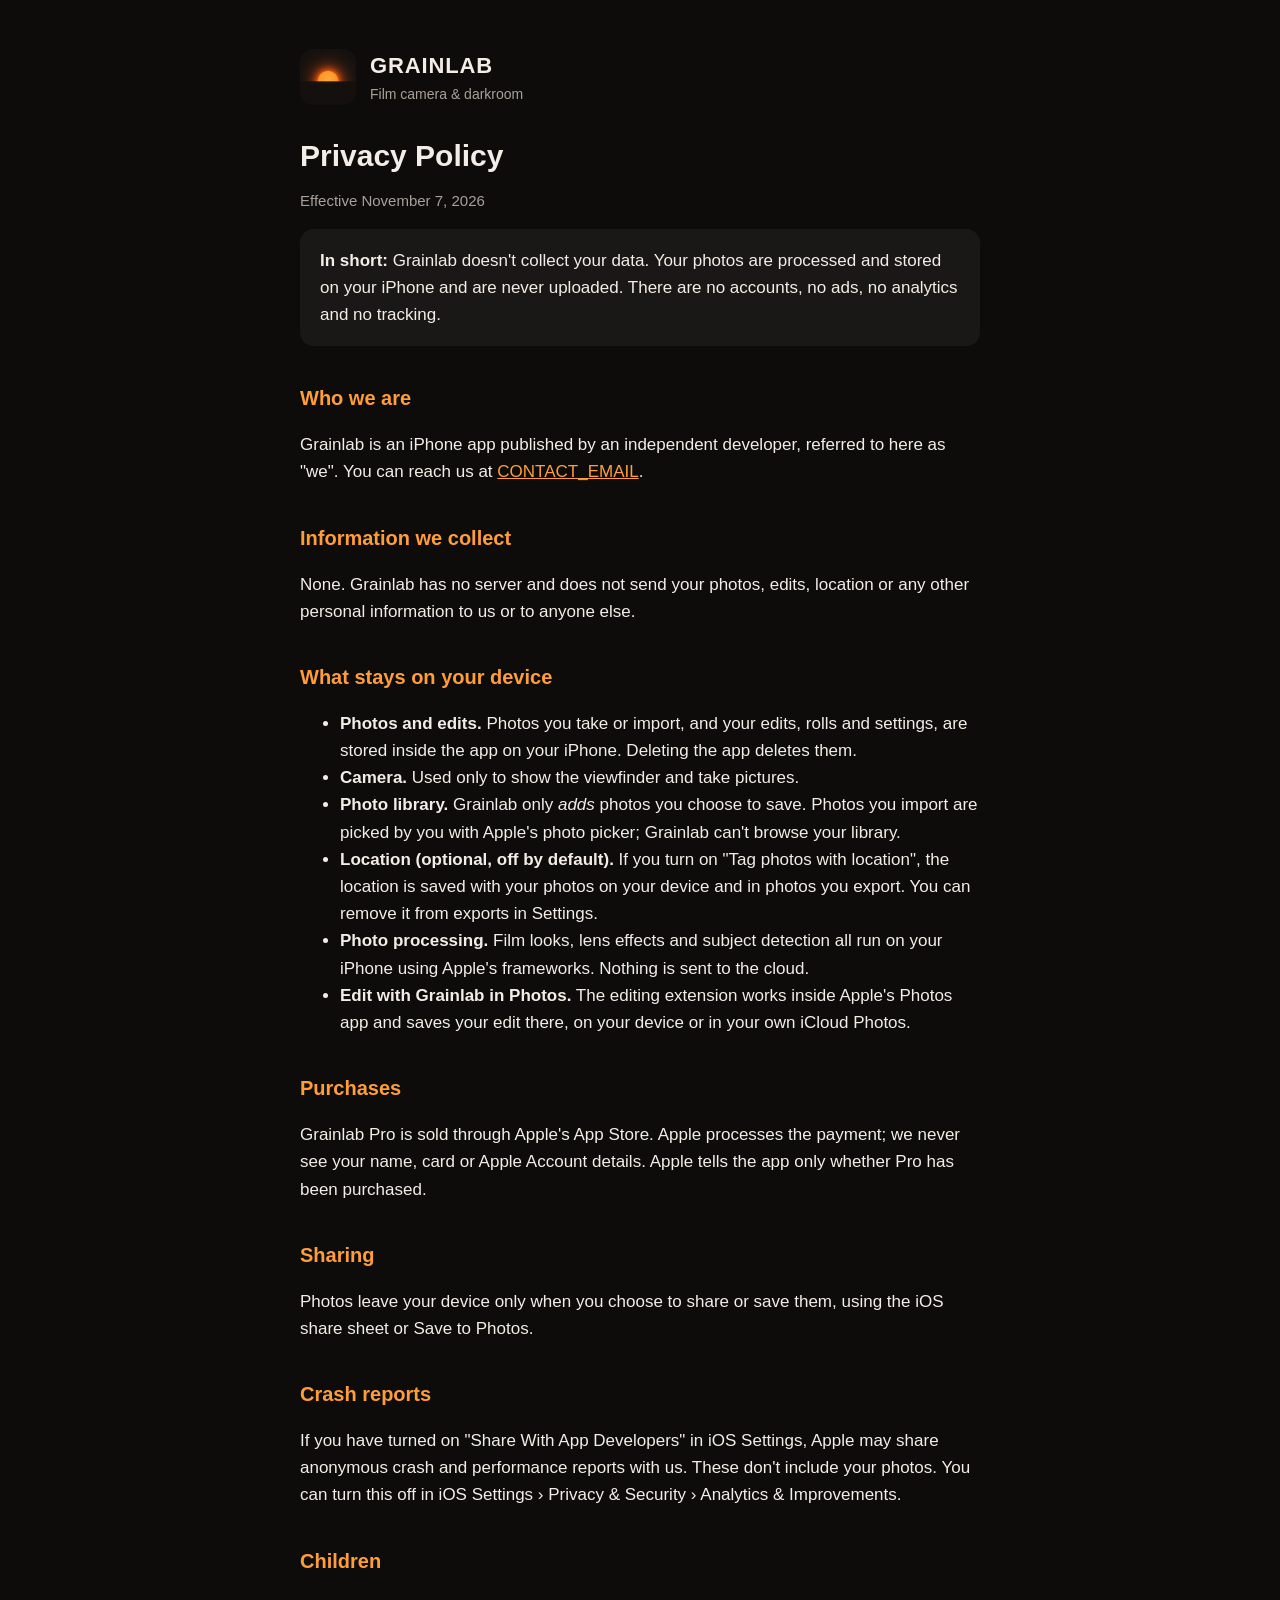
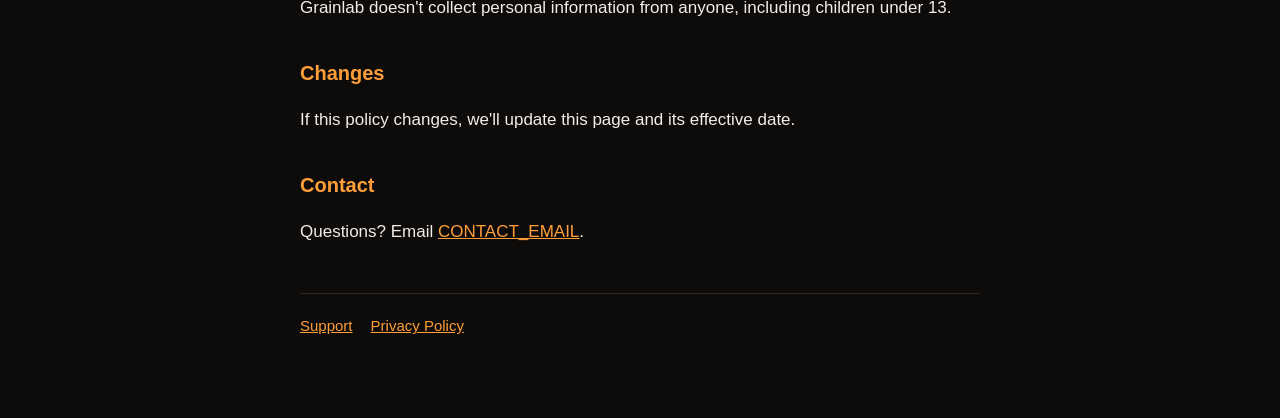
==== privacy.html @ dc52b372 "Grainlab support and privacy pages Co-Authored-By: Claude Opus 5.5 <noreply@anthropic.com> Claude-Se" ====
<!doctype html>
<html lang="en">
<head>
  <meta charset="utf-8">
  <meta name="viewport" content="width=device-width, initial-scale=1">
  <title>Grainlab Privacy Policy</title>
  <link rel="stylesheet" href="style.css">
</head>
<body>
<main>
  <header>
    <img src="icon.png" alt="">
    <div><div class="name">GRAINLAB</div><div class="tag">Film camera &amp; darkroom</div></div>
  </header>

  <h1>Privacy Policy</h1>
  <p class="muted">Effective November 7, 2026</p>

  <div class="card">
    <strong>In short:</strong> Grainlab doesn't collect your data. Your photos are processed and stored on your
    iPhone and are never uploaded. There are no accounts, no ads, no analytics and no tracking.
  </div>

  <h2>Who we are</h2>
  <p>Grainlab is an iPhone app published by an independent developer, referred to here as "we".
     You can reach us at <a href="mailto:CONTACT_EMAIL">CONTACT_EMAIL</a>.</p>

  <h2>Information we collect</h2>
  <p>None. Grainlab has no server and does not send your photos, edits, location or any other personal
     information to us or to anyone else.</p>

  <h2>What stays on your device</h2>
  <ul>
    <li><strong>Photos and edits.</strong> Photos you take or import, and your edits, rolls and settings, are stored
        inside the app on your iPhone. Deleting the app deletes them.</li>
    <li><strong>Camera.</strong> Used only to show the viewfinder and take pictures.</li>
    <li><strong>Photo library.</strong> Grainlab only <em>adds</em> photos you choose to save. Photos you import are
        picked by you with Apple's photo picker; Grainlab can't browse your library.</li>
    <li><strong>Location (optional, off by default).</strong> If you turn on "Tag photos with location", the
        location is saved with your photos on your device and in photos you export. You can remove it from
        exports in Settings.</li>
    <li><strong>Photo processing.</strong> Film looks, lens effects and subject detection all run on your iPhone
        using Apple's frameworks. Nothing is sent to the cloud.</li>
    <li><strong>Edit with Grainlab in Photos.</strong> The editing extension works inside Apple's Photos app and
        saves your edit there, on your device or in your own iCloud Photos.</li>
  </ul>

  <h2>Purchases</h2>
  <p>Grainlab Pro is sold through Apple's App Store. Apple processes the payment; we never see your name,
     card or Apple Account details. Apple tells the app only whether Pro has been purchased.</p>

  <h2>Sharing</h2>
  <p>Photos leave your device only when you choose to share or save them, using the iOS share sheet or
     Save to Photos.</p>

  <h2>Crash reports</h2>
  <p>If you have turned on "Share With App Developers" in iOS Settings, Apple may share anonymous crash and
     performance reports with us. These don't include your photos. You can turn this off in iOS Settings ›
     Privacy &amp; Security › Analytics &amp; Improvements.</p>

  <h2>Children</h2>
  <p>Grainlab doesn't collect personal information from anyone, including children under 13.</p>

  <h2>Changes</h2>
  <p>If this policy changes, we'll update this page and its effective date.</p>

  <h2>Contact</h2>
  <p>Questions? Email <a href="mailto:CONTACT_EMAIL">CONTACT_EMAIL</a>.</p>

  <nav><a href="index.html">Support</a><a href="privacy.html">Privacy Policy</a></nav>
</main>
</body>
</html>
---- style.css ----
:root { --bg: #0d0c0b; --text: #f2ede6; --muted: #a8a19a; --accent: #ff9e38; --card: #1a1816; }
* { box-sizing: border-box; }
body { margin: 0; background: var(--bg); color: var(--text);
       font: 17px/1.6 -apple-system, BlinkMacSystemFont, "Segoe UI", Roboto, Helvetica, Arial, sans-serif; }
main { max-width: 720px; margin: 0 auto; padding: 48px 20px 80px; }
header { display: flex; align-items: center; gap: 14px; margin-bottom: 32px; }
header img { width: 56px; height: 56px; border-radius: 13px; }
header .name { font-weight: 700; font-size: 22px; letter-spacing: 0.04em; }
header .tag { color: var(--muted); font-size: 14px; }
h1 { font-size: 30px; line-height: 1.2; margin: 0 0 8px; }
h2 { font-size: 20px; margin: 36px 0 8px; color: var(--accent); }
p, li { color: var(--text); }
.muted { color: var(--muted); font-size: 15px; }
a { color: var(--accent); }
.card { background: var(--card); border-radius: 14px; padding: 18px 20px; margin: 16px 0; }
nav { margin-top: 48px; padding-top: 20px; border-top: 1px solid #2a2724; font-size: 15px; }
nav a { margin-right: 18px; }
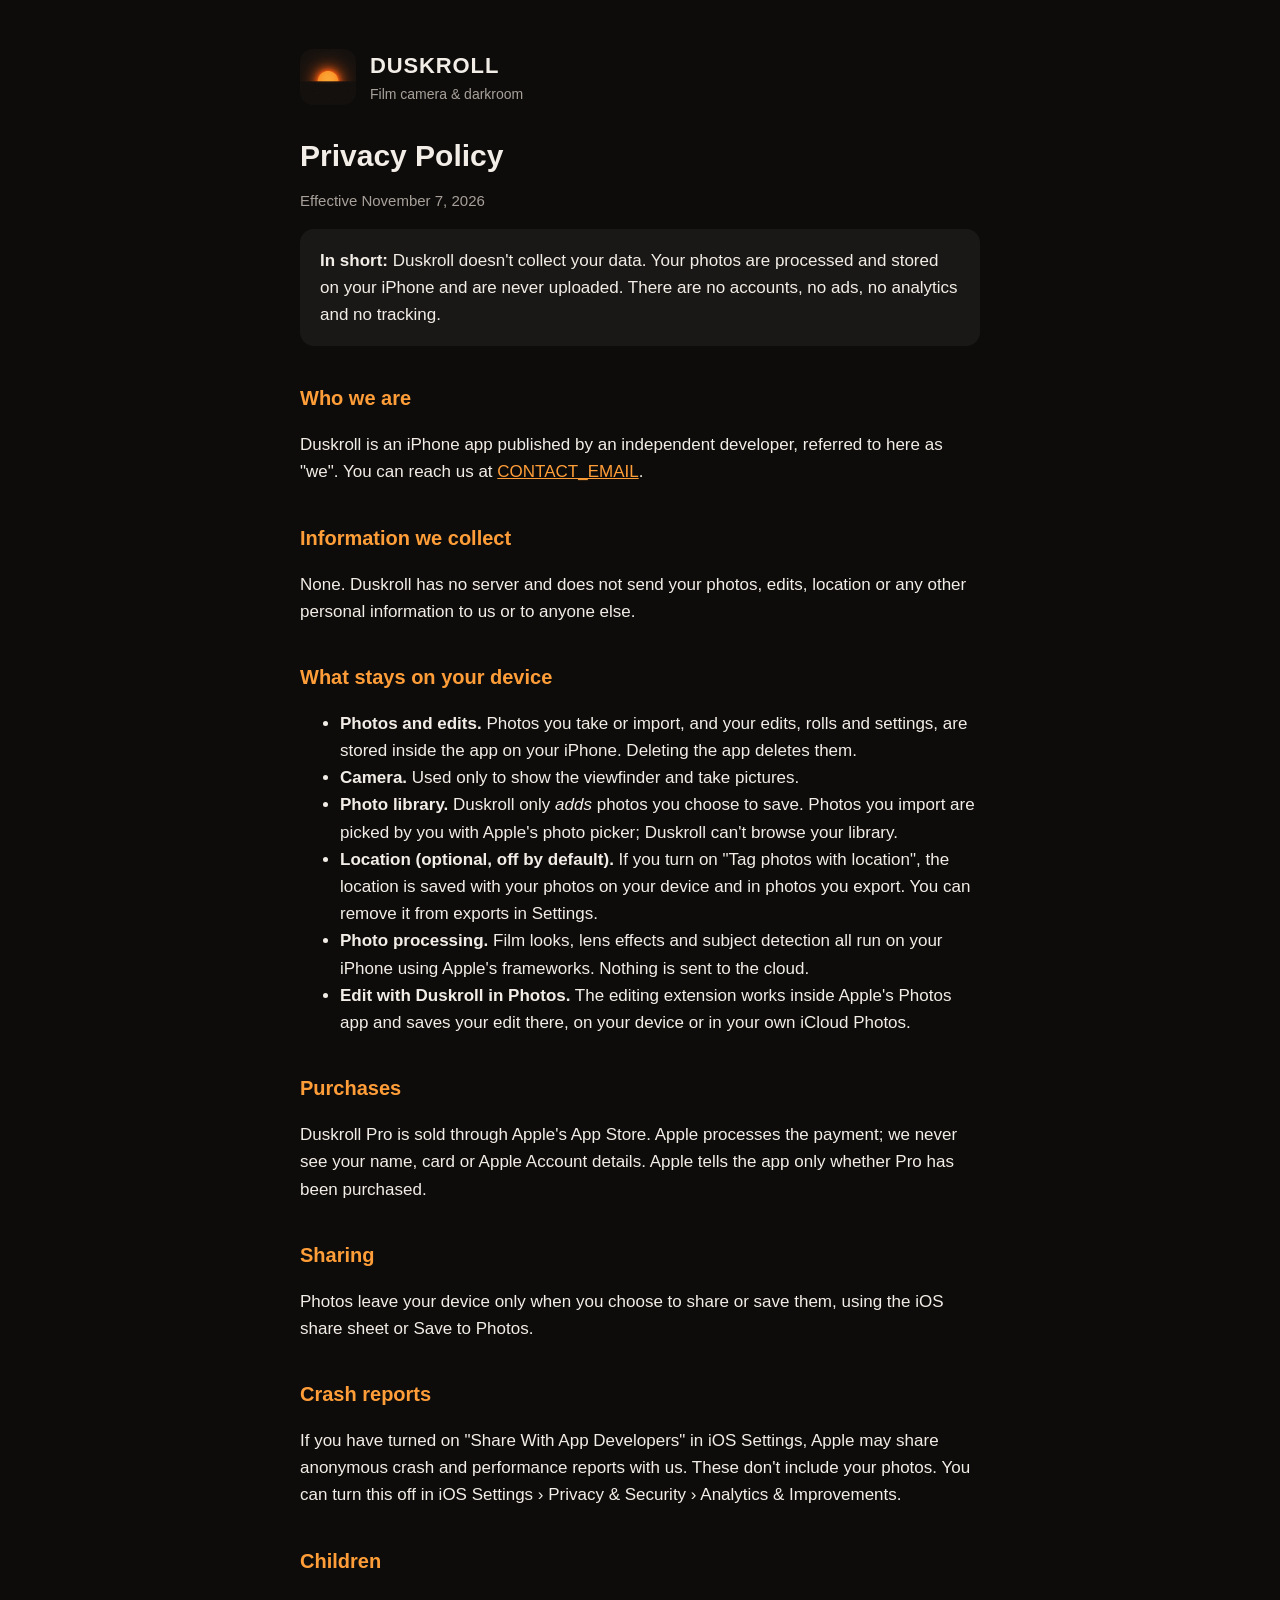
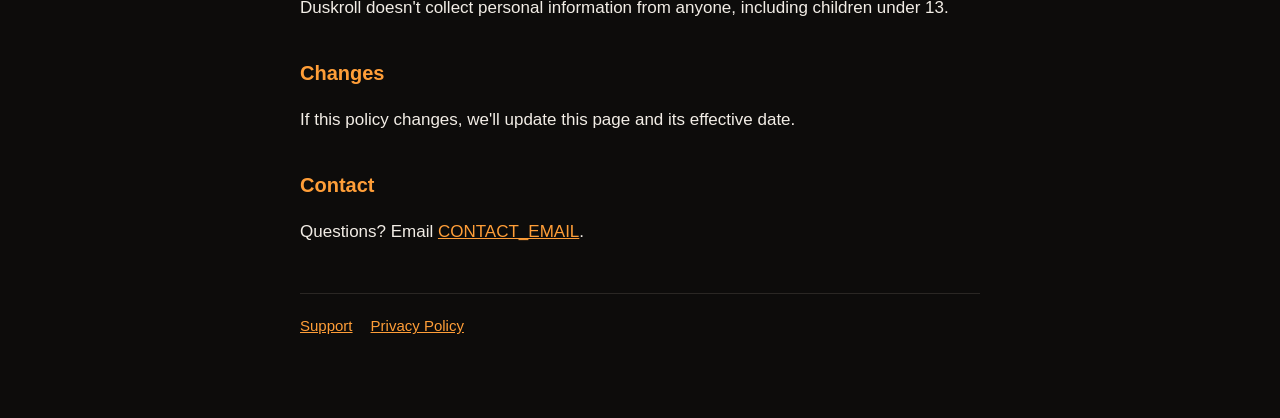
==== commit 8df03473: "Rename to Duskroll Co-Authored-By: Claude Opus 5.5 <noreply@anthropic.com> Claude-Session: https://c" ====
--- a/privacy.html
+++ b/privacy.html
@@ -3,30 +3,30 @@
 <head>
   <meta charset="utf-8">
   <meta name="viewport" content="width=device-width, initial-scale=1">
-  <title>Grainlab Privacy Policy</title>
+  <title>Duskroll Privacy Policy</title>
   <link rel="stylesheet" href="style.css">
 </head>
 <body>
 <main>
   <header>
     <img src="icon.png" alt="">
-    <div><div class="name">GRAINLAB</div><div class="tag">Film camera &amp; darkroom</div></div>
+    <div><div class="name">DUSKROLL</div><div class="tag">Film camera &amp; darkroom</div></div>
   </header>
 
   <h1>Privacy Policy</h1>
   <p class="muted">Effective November 7, 2026</p>
 
   <div class="card">
-    <strong>In short:</strong> Grainlab doesn't collect your data. Your photos are processed and stored on your
+    <strong>In short:</strong> Duskroll doesn't collect your data. Your photos are processed and stored on your
     iPhone and are never uploaded. There are no accounts, no ads, no analytics and no tracking.
   </div>
 
   <h2>Who we are</h2>
-  <p>Grainlab is an iPhone app published by an independent developer, referred to here as "we".
+  <p>Duskroll is an iPhone app published by an independent developer, referred to here as "we".
      You can reach us at <a href="mailto:CONTACT_EMAIL">CONTACT_EMAIL</a>.</p>
 
   <h2>Information we collect</h2>
-  <p>None. Grainlab has no server and does not send your photos, edits, location or any other personal
+  <p>None. Duskroll has no server and does not send your photos, edits, location or any other personal
      information to us or to anyone else.</p>
 
   <h2>What stays on your device</h2>
@@ -34,19 +34,19 @@
     <li><strong>Photos and edits.</strong> Photos you take or import, and your edits, rolls and settings, are stored
         inside the app on your iPhone. Deleting the app deletes them.</li>
     <li><strong>Camera.</strong> Used only to show the viewfinder and take pictures.</li>
-    <li><strong>Photo library.</strong> Grainlab only <em>adds</em> photos you choose to save. Photos you import are
-        picked by you with Apple's photo picker; Grainlab can't browse your library.</li>
+    <li><strong>Photo library.</strong> Duskroll only <em>adds</em> photos you choose to save. Photos you import are
+        picked by you with Apple's photo picker; Duskroll can't browse your library.</li>
     <li><strong>Location (optional, off by default).</strong> If you turn on "Tag photos with location", the
         location is saved with your photos on your device and in photos you export. You can remove it from
         exports in Settings.</li>
     <li><strong>Photo processing.</strong> Film looks, lens effects and subject detection all run on your iPhone
         using Apple's frameworks. Nothing is sent to the cloud.</li>
-    <li><strong>Edit with Grainlab in Photos.</strong> The editing extension works inside Apple's Photos app and
+    <li><strong>Edit with Duskroll in Photos.</strong> The editing extension works inside Apple's Photos app and
         saves your edit there, on your device or in your own iCloud Photos.</li>
   </ul>
 
   <h2>Purchases</h2>
-  <p>Grainlab Pro is sold through Apple's App Store. Apple processes the payment; we never see your name,
+  <p>Duskroll Pro is sold through Apple's App Store. Apple processes the payment; we never see your name,
      card or Apple Account details. Apple tells the app only whether Pro has been purchased.</p>
 
   <h2>Sharing</h2>
@@ -59,7 +59,7 @@
      Privacy &amp; Security › Analytics &amp; Improvements.</p>
 
   <h2>Children</h2>
-  <p>Grainlab doesn't collect personal information from anyone, including children under 13.</p>
+  <p>Duskroll doesn't collect personal information from anyone, including children under 13.</p>
 
   <h2>Changes</h2>
   <p>If this policy changes, we'll update this page and its effective date.</p>
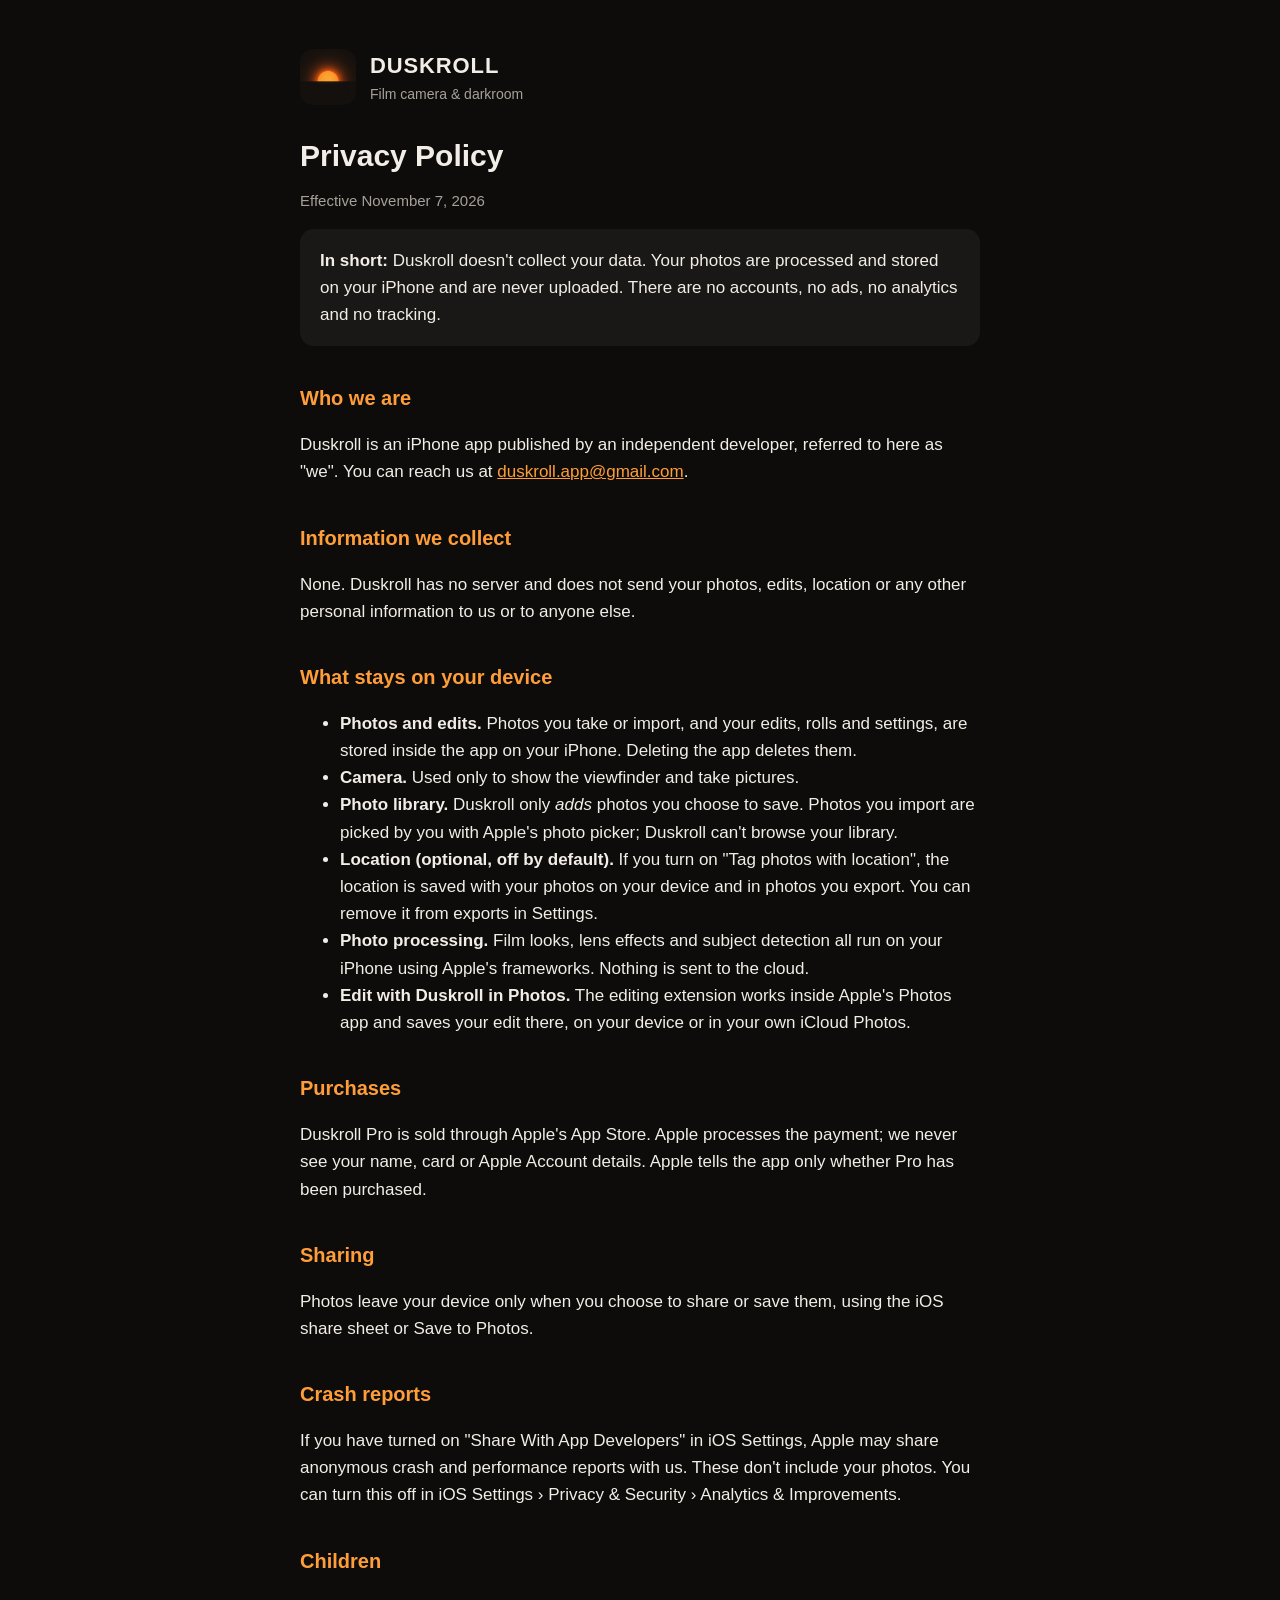
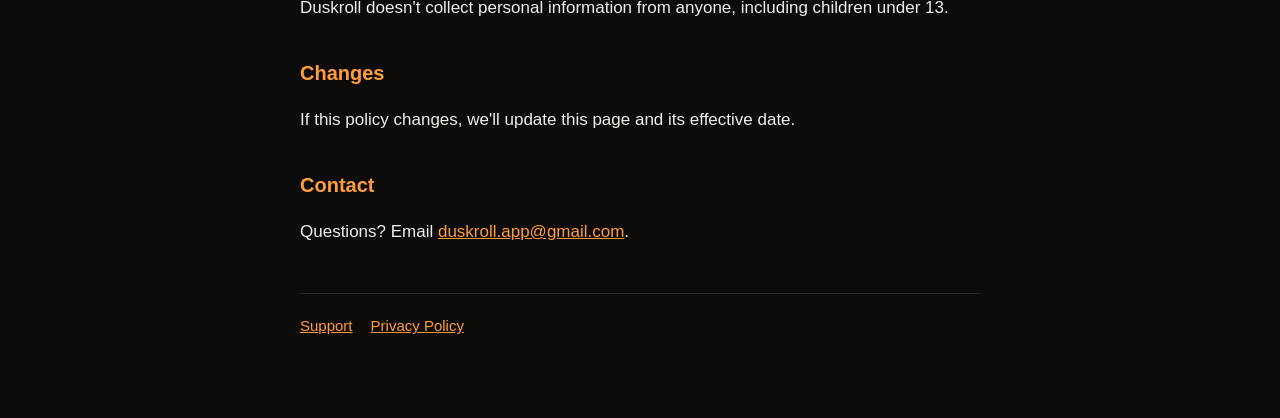
==== commit cd8ed68a: "Support email and new site address Co-Authored-By: Claude Opus 5.5 <noreply@anthropic.com> Claude-Se" ====
--- a/privacy.html
+++ b/privacy.html
@@ -23,7 +23,7 @@
 
   <h2>Who we are</h2>
   <p>Duskroll is an iPhone app published by an independent developer, referred to here as "we".
-     You can reach us at <a href="mailto:CONTACT_EMAIL">CONTACT_EMAIL</a>.</p>
+     You can reach us at <a href="mailto:duskroll.app@gmail.com">duskroll.app@gmail.com</a>.</p>
 
   <h2>Information we collect</h2>
   <p>None. Duskroll has no server and does not send your photos, edits, location or any other personal
@@ -65,7 +65,7 @@
   <p>If this policy changes, we'll update this page and its effective date.</p>
 
   <h2>Contact</h2>
-  <p>Questions? Email <a href="mailto:CONTACT_EMAIL">CONTACT_EMAIL</a>.</p>
+  <p>Questions? Email <a href="mailto:duskroll.app@gmail.com">duskroll.app@gmail.com</a>.</p>
 
   <nav><a href="index.html">Support</a><a href="privacy.html">Privacy Policy</a></nav>
 </main>
